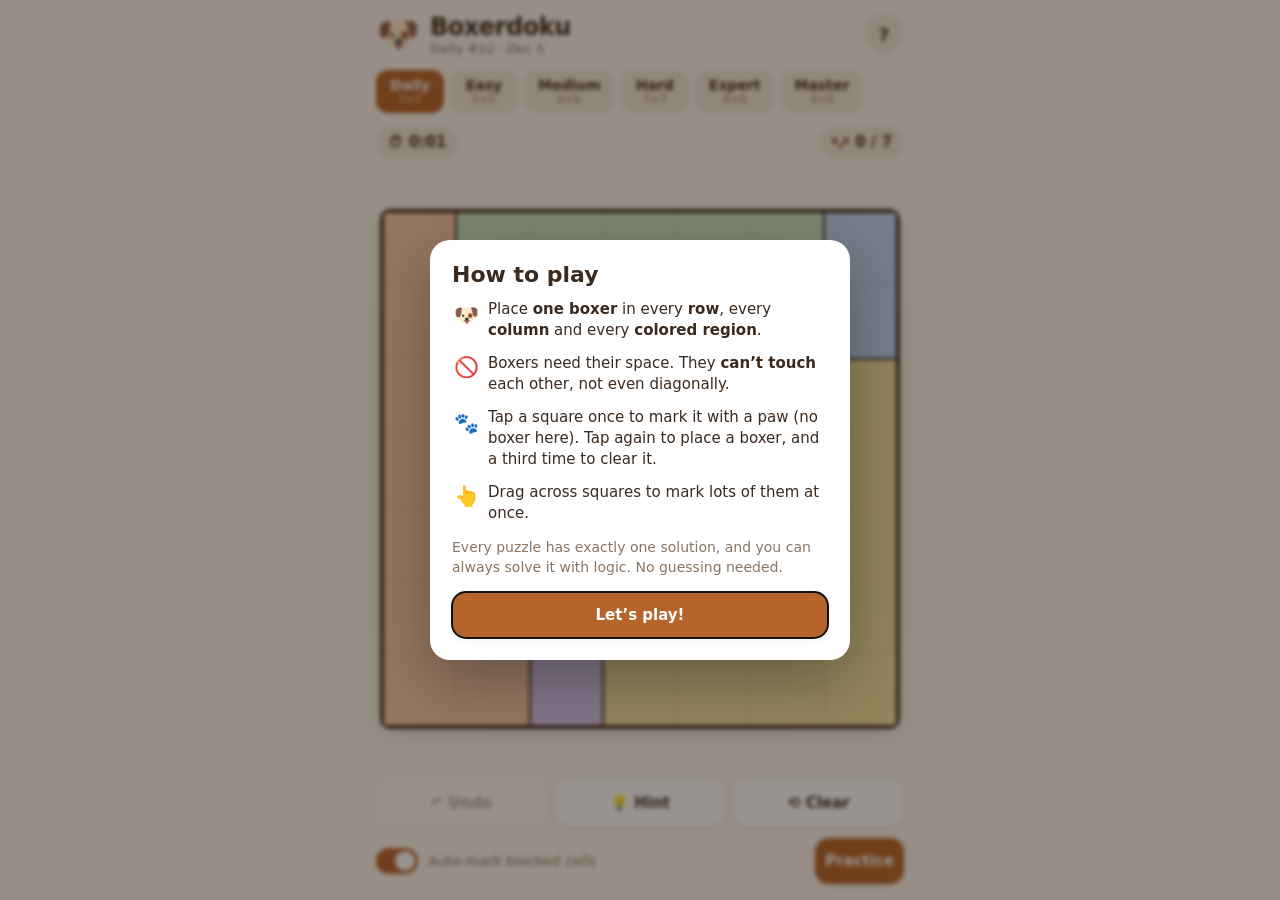
==== index.html @ af44eafe "Add Boxerdoku: a mobile-first boxer logic puzzle web app Place one boxer in every row, column and co" ====
<!doctype html>
<html lang="en">
<head>
  <meta charset="utf-8">
  <meta name="viewport" content="width=device-width, initial-scale=1, viewport-fit=cover">
  <meta name="theme-color" content="#7a4a2a">
  <meta name="apple-mobile-web-app-capable" content="yes">
  <meta name="mobile-web-app-capable" content="yes">
  <meta name="apple-mobile-web-app-status-bar-style" content="black-translucent">
  <meta name="apple-mobile-web-app-title" content="Boxerdoku">
  <meta name="description" content="A daily logic puzzle: place one boxer in every row, column and region.">
  <title>Boxerdoku</title>
  <link rel="manifest" href="manifest.webmanifest">
  <link rel="icon" href="icons/icon.svg" type="image/svg+xml">
  <link rel="apple-touch-icon" href="icons/icon-180.png">
  <link rel="stylesheet" href="css/styles.css">
</head>
<body>
  <div class="app">
    <header class="top">
      <div class="brand">
        <span id="logo" class="logo"></span>
        <div>
          <h1 id="app-name">Boxerdoku</h1>
          <p id="subtitle" class="subtitle"></p>
        </div>
      </div>
      <button id="help-btn" class="icon-btn" type="button" aria-label="How to play">?</button>
    </header>

    <nav id="tabs" class="tabs" aria-label="Puzzle mode"></nav>

    <div class="status">
      <span class="chip"><span aria-hidden="true">⏱</span> <span id="timer">0:00</span></span>
      <span class="chip"><span data-piece="boxer"></span> <span id="count">0 / 0</span></span>
    </div>

    <main class="board-wrap">
      <div id="board" class="board" role="grid"></div>
    </main>

    <div class="controls">
      <button id="undo" class="btn" type="button"><span aria-hidden="true">↶</span> Undo</button>
      <button id="hint" class="btn" type="button"><span aria-hidden="true">💡</span> Hint</button>
      <button id="clear" class="btn" type="button"><span aria-hidden="true">⟲</span> Clear</button>
    </div>

    <div class="footer-row">
      <label class="toggle">
        <input id="automark" type="checkbox">
        <span class="track"><span class="thumb"></span></span>
        Auto-mark blocked cells
      </label>
      <button id="new" class="btn btn-primary" type="button">New puzzle</button>
    </div>
  </div>

  <dialog id="help" class="sheet">
    <h2>How to play</h2>
    <ul class="rules">
      <li><span data-piece="boxer"></span> <span>Place <b>one boxer</b> in every <b>row</b>, every <b>column</b> and every <b>colored region</b>.</span></li>
      <li><span aria-hidden="true">🚫</span> <span>Boxers need their space. They <b>can’t touch</b> each other, not even diagonally.</span></li>
      <li><span data-piece="mark"></span> <span>Tap a square once to mark it with a paw (no boxer here). Tap again to place a boxer, and a third time to clear it.</span></li>
      <li><span aria-hidden="true">👆</span> <span>Drag across squares to mark lots of them at once.</span></li>
    </ul>
    <p class="muted">Every puzzle has exactly one solution, and you can always solve it with logic. No guessing needed.</p>
    <button class="btn btn-primary wide" type="button" data-close>Let’s play!</button>
  </dialog>

  <dialog id="win" class="sheet win">
    <div id="win-logo" class="win-logo"></div>
    <h2 id="win-title">Best in show!</h2>
    <div id="win-stats" class="win-stats"></div>
    <div class="win-actions">
      <button id="win-share" class="btn" type="button">Share</button>
      <button id="win-next" class="btn btn-primary" type="button">Next puzzle</button>
    </div>
    <button class="link-btn" type="button" data-close>View board</button>
  </dialog>

  <div id="confetti" class="confetti-layer" aria-hidden="true"></div>
  <div id="toast" class="toast" role="status" aria-live="polite"></div>

  <script src="js/theme.js"></script>
  <script src="js/generator.js"></script>
  <script src="js/game.js"></script>
</body>
</html>
---- css/styles.css ----
:root {
  --bg: #fbf5ee;
  --surface: #ffffff;
  --text: #3b2a1e;
  --muted: #8a7563;
  --accent: #b5652b;      /* fawn boxer brown */
  --accent-ink: #ffffff;
  --line: #3b2a1e;        /* region borders */
  --grid: rgba(59, 42, 30, 0.14);
  --danger: #d9363e;
  --chip: #f1e6da;
  --shadow: 0 6px 24px rgba(80, 45, 20, 0.12);
  --radius: 14px;
  --board: min(calc(100vw - 32px), 520px, calc(100vh - 330px));
  --board: min(calc(100vw - 32px), 520px, calc(100dvh - 330px));
  color-scheme: light;
}

@media (prefers-color-scheme: dark) {
  :root:not([data-theme="light"]) {
    --bg: #1d1712;
    --surface: #2a221b;
    --text: #f3e8dc;
    --muted: #b39f8c;
    --accent: #e08a4a;
    --accent-ink: #1d1712;
    --line: #1d1712;
    --grid: rgba(29, 23, 18, 0.18);
    --chip: #342a21;
    --shadow: 0 6px 24px rgba(0, 0, 0, 0.4);
    color-scheme: dark;
  }
}

* { box-sizing: border-box; }

html, body {
  margin: 0;
  background: var(--bg);
  color: var(--text);
  font-family: ui-rounded, "SF Pro Rounded", system-ui, -apple-system, "Segoe UI", Roboto, sans-serif;
  -webkit-tap-highlight-color: transparent;
  touch-action: manipulation;
  overscroll-behavior: none;
}

body { min-height: 100vh; min-height: 100dvh; }

.app {
  max-width: 560px;
  margin: 0 auto;
  padding: max(12px, env(safe-area-inset-top)) 16px max(16px, env(safe-area-inset-bottom));
  display: flex;
  flex-direction: column;
  gap: 12px;
  min-height: 100vh;
  min-height: 100dvh;
}

/* ---------- header ---------- */
.top { display: flex; align-items: center; justify-content: space-between; }
.brand { display: flex; align-items: center; gap: 10px; }
.logo { font-size: 34px; line-height: 1; display: grid; place-items: center; width: 44px; height: 44px; }
.logo img { width: 100%; height: 100%; object-fit: contain; }
h1 { margin: 0; font-size: 24px; letter-spacing: -0.02em; }
.subtitle { margin: 0; font-size: 13px; color: var(--muted); }

.icon-btn {
  width: 40px; height: 40px; border-radius: 50%;
  border: 0; background: var(--chip); color: var(--text);
  font: inherit; font-size: 18px; font-weight: 700; cursor: pointer;
}

/* ---------- tabs ---------- */
.tabs {
  display: flex; gap: 6px; overflow-x: auto; scrollbar-width: none;
  margin: 0 -16px; padding: 2px 16px;
  scroll-snap-type: x proximity;
}
.tabs::-webkit-scrollbar { display: none; }
.tab {
  flex: 0 0 auto; scroll-snap-align: center;
  display: flex; flex-direction: column; align-items: center;
  padding: 7px 14px; border-radius: 12px; border: 0;
  background: var(--chip); color: var(--text); font: inherit; cursor: pointer;
  min-width: 68px;
}
.tab span { font-size: 14px; font-weight: 700; }
.tab small { font-size: 11px; color: var(--muted); }
.tab.active { background: var(--accent); color: var(--accent-ink); }
.tab.active small { color: inherit; opacity: 0.8; }

/* ---------- status ---------- */
.status { display: flex; justify-content: space-between; }
.chip {
  display: inline-flex; align-items: center; gap: 6px;
  background: var(--chip); border-radius: 999px; padding: 6px 12px;
  font-weight: 700; font-variant-numeric: tabular-nums; font-size: 15px;
}
.inline-piece { display: inline-block; width: 1.2em; height: 1.2em; line-height: 1.2em; text-align: center; vertical-align: middle; }
img.inline-piece { object-fit: contain; }

/* ---------- board ---------- */
.board-wrap { flex: 1; display: flex; align-items: center; justify-content: center; }
.board {
  --n: 7;
  width: var(--board);
  height: var(--board);
  display: grid;
  grid-template-columns: repeat(var(--n), 1fr);
  grid-template-rows: repeat(var(--n), 1fr);
  border: 3px solid var(--line);
  border-radius: 10px;
  overflow: hidden;
  box-shadow: var(--shadow);
  touch-action: none;
  user-select: none;
  -webkit-user-select: none;
}

.cell {
  position: relative;
  appearance: none;
  border: 0;
  margin: 0;
  padding: 0;
  background: var(--region);
  box-shadow: inset 0 0 0 0.5px var(--grid);
  display: grid;
  place-items: center;
  cursor: pointer;
  font-size: calc(var(--board) / var(--n) * 0.58);
  line-height: 1;
  color: #3b2a1e;
  min-width: 0;
  min-height: 0;
}
.cell:focus-visible { outline: 3px solid var(--accent); outline-offset: -3px; z-index: 2; }

/* thick borders where regions meet */
.cell::after {
  content: ""; position: absolute; inset: 0; pointer-events: none;
  border: 0 solid var(--line);
}
.cell.bt::after { border-top-width: 1.5px; }
.cell.bb::after { border-bottom-width: 1.5px; }
.cell.bl::after { border-left-width: 1.5px; }
.cell.br::after { border-right-width: 1.5px; }

.piece, .mark { pointer-events: none; display: grid; place-items: center; }
.piece.is-image { width: 82%; height: 82%; object-fit: contain; }
.mark { font-size: 0.42em; opacity: 0.55; }
.mark.is-image { width: 36%; height: 36%; object-fit: contain; }
.cell.auto .mark { opacity: 0.22; }

.cell.conflict { background-image: repeating-linear-gradient(45deg, rgba(217, 54, 62, 0.28) 0 6px, rgba(217, 54, 62, 0.12) 6px 12px); }
.cell.conflict .piece { animation: shake 0.35s; }

.cell.pop .piece, .cell.pop .mark { animation: pop 0.22s ease-out; }
.cell.flash { animation: flash 1.2s ease-out; }

.board.done .cell { cursor: default; }
.board.done .cell .piece { animation: bounce 0.6s ease-in-out calc(var(--d, 0) * 1ms); }

@keyframes pop { from { transform: scale(0.4); } 70% { transform: scale(1.15); } to { transform: scale(1); } }
@keyframes shake { 0%,100% { transform: translateX(0); } 25% { transform: translateX(-3px); } 75% { transform: translateX(3px); } }
@keyframes flash { 0%, 40% { box-shadow: inset 0 0 0 4px var(--accent); } 100% { box-shadow: inset 0 0 0 0.5px var(--grid); } }
@keyframes bounce { 0%,100% { transform: translateY(0); } 40% { transform: translateY(-18%) scale(1.1); } }

/* ---------- controls ---------- */
.controls { display: grid; grid-template-columns: repeat(3, 1fr); gap: 8px; }
.btn {
  appearance: none; border: 0; border-radius: var(--radius);
  background: var(--surface); color: var(--text);
  font: inherit; font-weight: 700; font-size: 15px;
  padding: 12px 10px; min-height: 46px; cursor: pointer;
  box-shadow: 0 1px 0 rgba(0,0,0,0.06), 0 2px 8px rgba(80,45,20,0.08);
  transition: transform 0.08s;
}
.btn:active { transform: scale(0.97); }
.btn:disabled { opacity: 0.4; cursor: default; transform: none; }
.btn-primary { background: var(--accent); color: var(--accent-ink); }
.btn.wide { width: 100%; }

.footer-row { display: flex; align-items: center; justify-content: space-between; gap: 12px; }

.toggle { display: inline-flex; align-items: center; gap: 10px; font-size: 14px; color: var(--muted); cursor: pointer; }
.toggle input { position: absolute; opacity: 0; pointer-events: none; }
.toggle .track { width: 42px; height: 26px; border-radius: 999px; background: var(--chip); position: relative; transition: background 0.2s; flex: 0 0 auto; }
.toggle .thumb { position: absolute; top: 3px; left: 3px; width: 20px; height: 20px; border-radius: 50%; background: var(--surface); box-shadow: 0 1px 3px rgba(0,0,0,0.25); transition: transform 0.2s; }
.toggle input:checked + .track { background: var(--accent); }
.toggle input:checked + .track .thumb { transform: translateX(16px); }
.toggle input:focus-visible + .track { outline: 2px solid var(--accent); outline-offset: 2px; }

/* ---------- dialogs ---------- */
dialog.sheet {
  border: 0; border-radius: 20px; padding: 22px;
  width: min(420px, calc(100vw - 32px));
  background: var(--surface); color: var(--text);
  box-shadow: 0 20px 60px rgba(0,0,0,0.3);
}
dialog::backdrop { background: rgba(30, 18, 10, 0.45); backdrop-filter: blur(2px); }
dialog h2 { margin: 0 0 12px; font-size: 22px; }
.rules { list-style: none; padding: 0; margin: 0 0 12px; display: grid; gap: 12px; }
.rules li { display: grid; grid-template-columns: 28px 1fr; gap: 8px; align-items: start; line-height: 1.4; font-size: 15px; }
.rules li > :first-child { font-size: 20px; text-align: center; }
.muted { color: var(--muted); font-size: 14px; line-height: 1.4; }

.win { text-align: center; }
.win-logo { font-size: 64px; line-height: 1; height: 72px; display: grid; place-items: center; animation: bounce 1s ease-in-out infinite; }
.win-logo img { height: 72px; width: 72px; object-fit: contain; }
.win-stats { display: grid; grid-template-columns: repeat(4, 1fr); gap: 6px; margin: 8px 0 18px; }
.win-stats div { background: var(--chip); border-radius: 12px; padding: 10px 4px; display: flex; flex-direction: column; gap: 2px; }
.win-stats b { font-size: 18px; font-variant-numeric: tabular-nums; }
.win-stats span { font-size: 11px; color: var(--muted); text-transform: uppercase; letter-spacing: 0.04em; }
.win-actions { display: grid; grid-template-columns: 1fr 1fr; gap: 8px; }
.link-btn { margin-top: 12px; background: none; border: 0; color: var(--muted); font: inherit; font-size: 14px; text-decoration: underline; cursor: pointer; }

/* ---------- confetti & toast ---------- */
.confetti-layer { position: fixed; inset: 0; pointer-events: none; overflow: hidden; z-index: 50; }
.confetti {
  position: absolute; top: -10vh; font-size: 30px; width: 36px; height: 36px;
  animation: fall 2.5s linear forwards;
}
img.confetti { object-fit: contain; }
@keyframes fall { to { transform: translateY(120vh) rotate(var(--spin, 360deg)); } }

.toast {
  position: fixed; left: 50%; bottom: max(24px, env(safe-area-inset-bottom));
  transform: translate(-50%, 20px); opacity: 0;
  background: var(--text); color: var(--bg);
  padding: 10px 16px; border-radius: 999px; font-size: 14px; font-weight: 600;
  transition: opacity 0.2s, transform 0.2s; pointer-events: none; z-index: 60;
  white-space: nowrap;
}
.toast.show { opacity: 1; transform: translate(-50%, 0); }

@media (prefers-reduced-motion: reduce) {
  *, *::before, *::after { animation: none !important; transition: none !important; }
}

/* Short landscape phones: let the board use more of the height. */
@media (max-height: 560px) {
  :root { --board: min(calc(100vw - 32px), 520px, calc(100dvh - 120px)); }
  .tabs, .subtitle { display: none; }
}
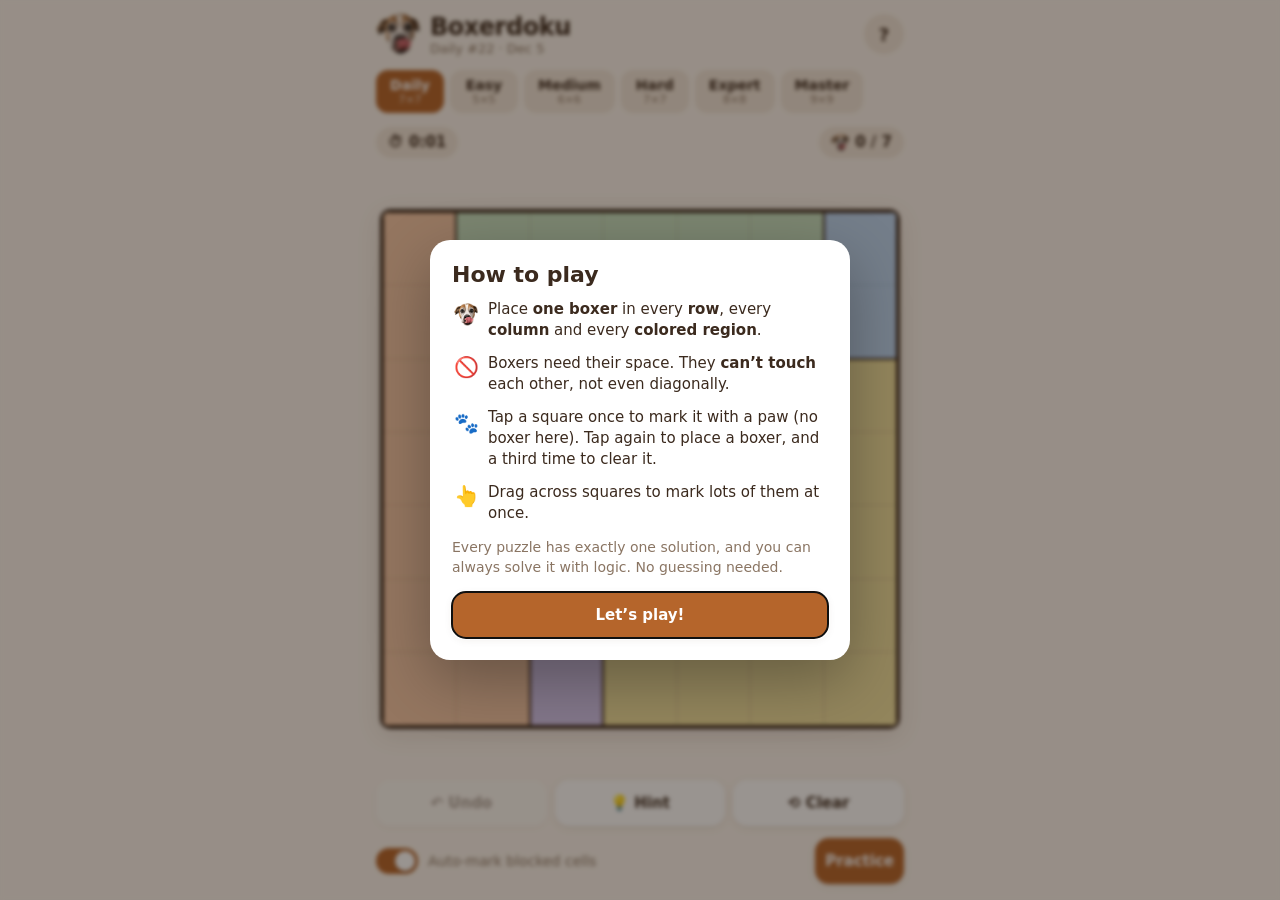
==== commit d1cd0a80: "Replace dog emoji with boxer image Use a real boxer picture for the board pieces, logo and win confe" ====
--- a/index.html
+++ b/index.html
@@ -11,7 +11,7 @@
   <meta name="description" content="A daily logic puzzle: place one boxer in every row, column and region.">
   <title>Boxerdoku</title>
   <link rel="manifest" href="manifest.webmanifest">
-  <link rel="icon" href="icons/icon.svg" type="image/svg+xml">
+  <link rel="icon" href="icons/favicon-64.png" type="image/png">
   <link rel="apple-touch-icon" href="icons/icon-180.png">
   <link rel="stylesheet" href="css/styles.css">
 </head>
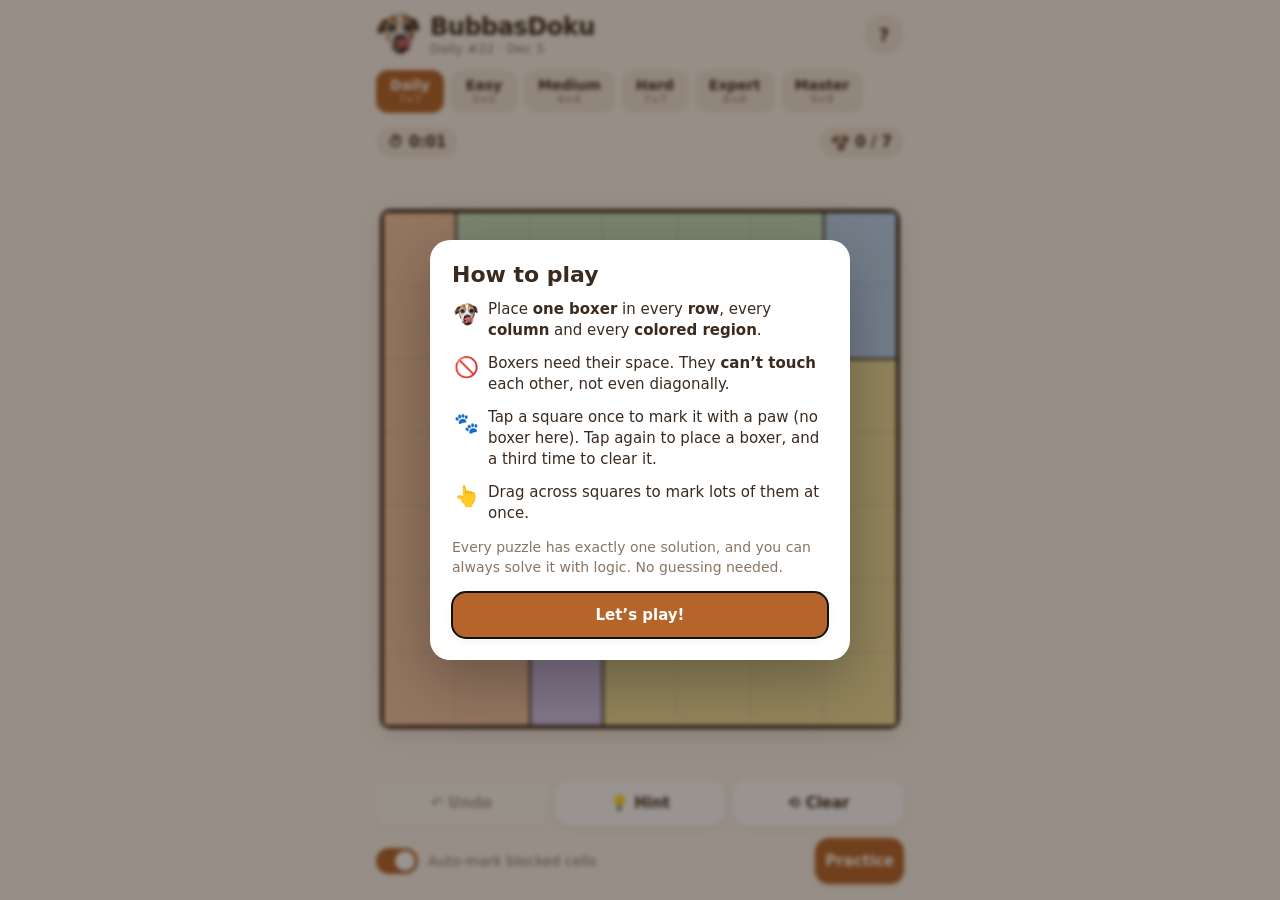
==== commit 4de63a75: "Rename app to BubbasDoku Update the visible name only; storage keys and the daily seed are unchanged" ====
--- a/index.html
+++ b/index.html
@@ -7,9 +7,9 @@
   <meta name="apple-mobile-web-app-capable" content="yes">
   <meta name="mobile-web-app-capable" content="yes">
   <meta name="apple-mobile-web-app-status-bar-style" content="black-translucent">
-  <meta name="apple-mobile-web-app-title" content="Boxerdoku">
+  <meta name="apple-mobile-web-app-title" content="BubbasDoku">
   <meta name="description" content="A daily logic puzzle: place one boxer in every row, column and region.">
-  <title>Boxerdoku</title>
+  <title>BubbasDoku</title>
   <link rel="manifest" href="manifest.webmanifest">
   <link rel="icon" href="icons/favicon-64.png" type="image/png">
   <link rel="apple-touch-icon" href="icons/icon-180.png">
@@ -21,7 +21,7 @@
       <div class="brand">
         <span id="logo" class="logo"></span>
         <div>
-          <h1 id="app-name">Boxerdoku</h1>
+          <h1 id="app-name">BubbasDoku</h1>
           <p id="subtitle" class="subtitle"></p>
         </div>
       </div>
